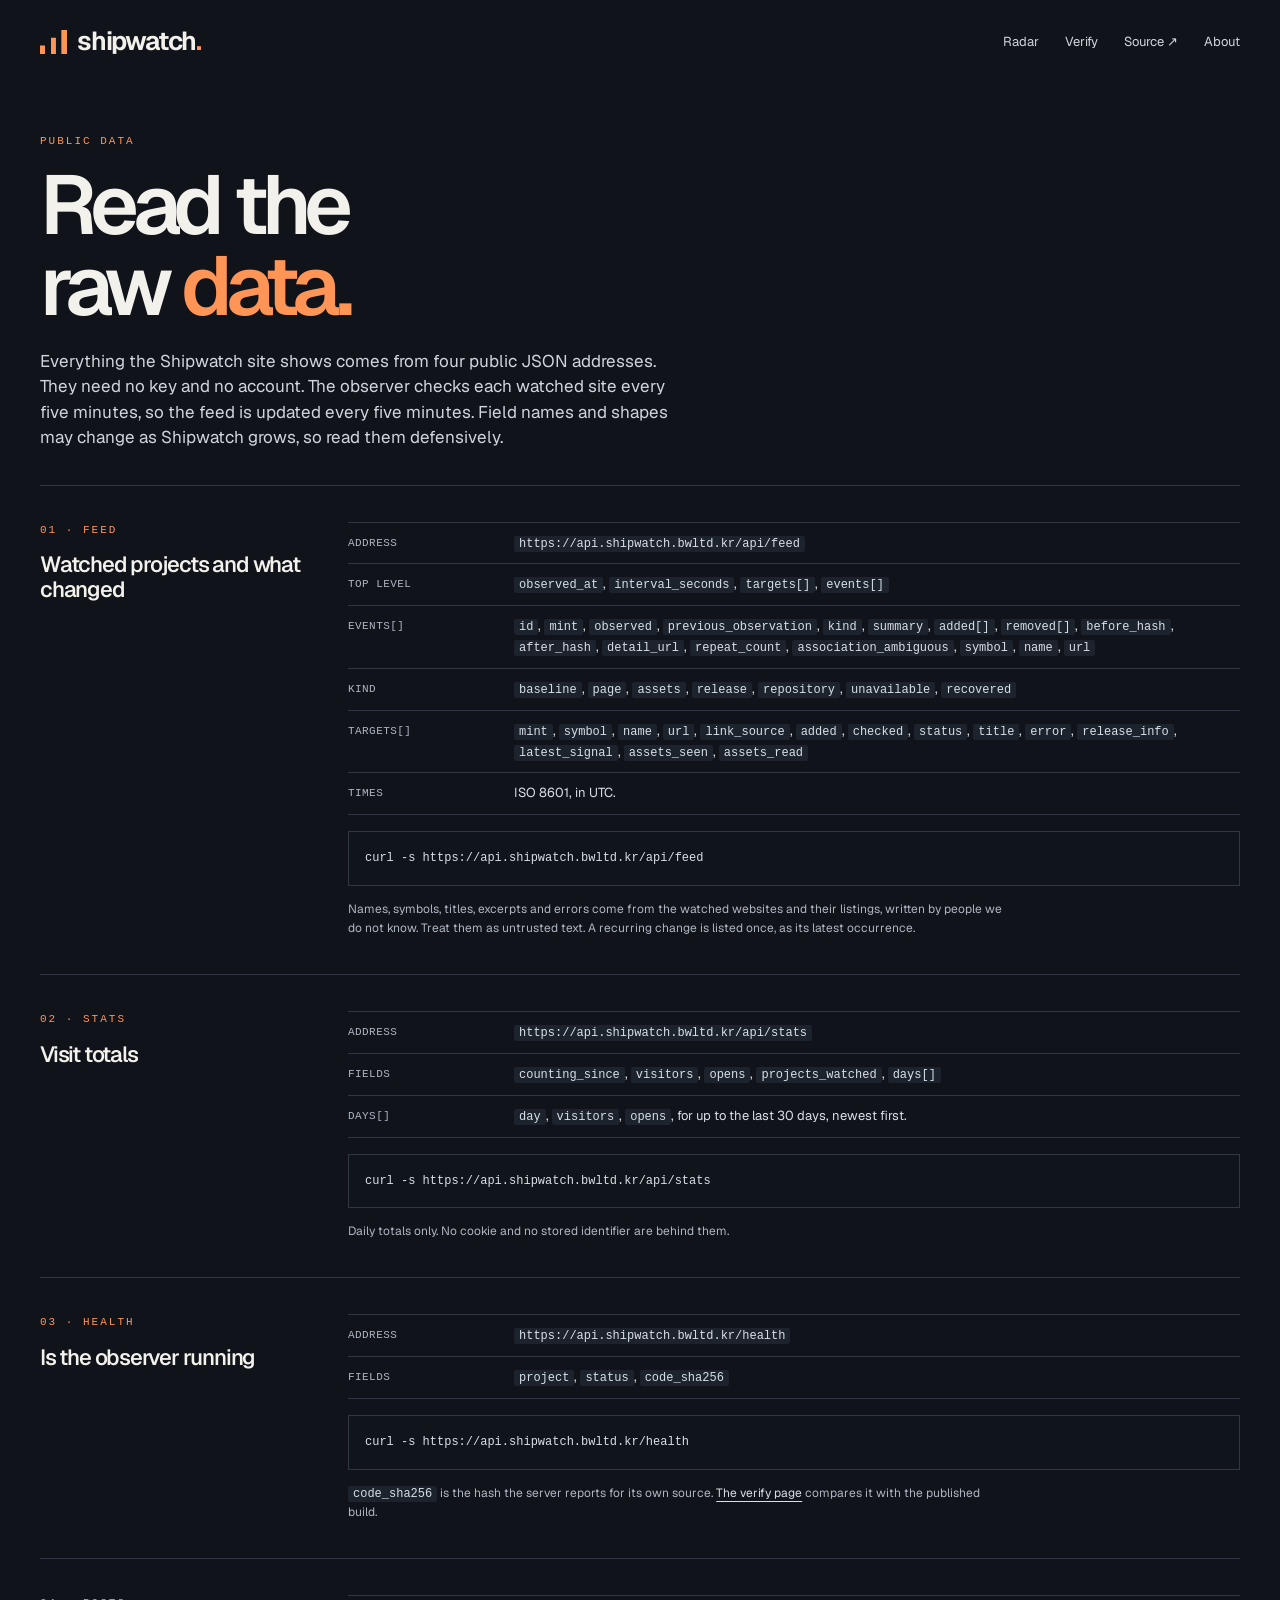
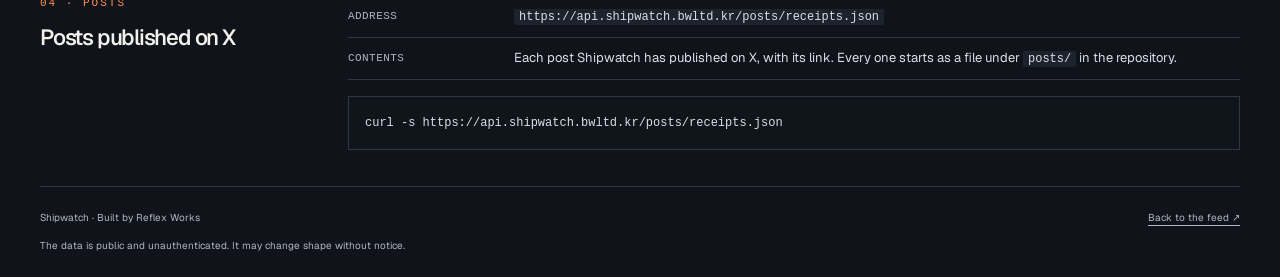
==== site/api.html @ 505d52d7 "Shipwatch 1.4.3: read the public data through a documented API page A new Data API page, linked from" ====
<!doctype html>
<html lang="en">
<head>
  <meta charset="utf-8">
  <meta name="viewport" content="width=device-width,initial-scale=1">
  <meta name="theme-color" content="#101319">
  <meta name="description" content="The public JSON behind Shipwatch: the change feed, visit totals, observer health and published posts. No key needed.">
  <meta property="og:title" content="Shipwatch data API">
  <meta property="og:description" content="The change feed, visit totals, observer health and published posts, as public JSON.">
  <meta property="og:url" content="https://shipwatch.bwltd.kr/api.html">
  <meta property="og:image" content="https://shipwatch.bwltd.kr/social.png">
  <meta name="twitter:card" content="summary_large_image">
  <title>Shipwatch data API</title>
  <link rel="icon" href="./favicon.png">
  <link rel="stylesheet" href="./style.css">
</head>
<body>
  <header class="header" id="top">
    <div class="wrap header-in">
      <a href="./" class="brand"><span class="brand-mark" aria-hidden="true"></span>shipwatch<span class="brand-period">.</span></a>
      <nav aria-label="Main"><a href="./">Radar</a><a href="./verify.html">Verify</a><a href="https://github.com/rfxworks/shipwatch">Source ↗</a><a href="./about.html">About</a></nav>
    </div>
  </header>
  <main class="wrap verify api">
    <section class="verify-hero">
      <p class="eyebrow">PUBLIC DATA</p>
      <h1>Read the<br>raw <span>data.</span></h1>
      <p class="verify-lede">Everything the Shipwatch site shows comes from four public JSON addresses. They need no key and no account. The observer checks each watched site every five minutes, so the feed is updated every five minutes. Field names and shapes may change as Shipwatch grows, so read them defensively.</p>
    </section>

    <section class="verify-block" id="feed" aria-labelledby="feed-heading">
      <div class="verify-label"><p class="eyebrow">01 · FEED</p><h2 id="feed-heading">Watched projects and what changed</h2></div>
      <div class="verify-body">
        <dl class="facts">
          <div><dt>Address</dt><dd><code>https://api.shipwatch.bwltd.kr/api/feed</code></dd></div>
          <div><dt>Top level</dt><dd><code>observed_at</code>, <code>interval_seconds</code>, <code>targets[]</code>, <code>events[]</code></dd></div>
          <div><dt>events[]</dt><dd><code>id</code>, <code>mint</code>, <code>observed</code>, <code>previous_observation</code>, <code>kind</code>, <code>summary</code>, <code>added[]</code>, <code>removed[]</code>, <code>before_hash</code>, <code>after_hash</code>, <code>detail_url</code>, <code>repeat_count</code>, <code>association_ambiguous</code>, <code>symbol</code>, <code>name</code>, <code>url</code></dd></div>
          <div><dt>kind</dt><dd><code>baseline</code>, <code>page</code>, <code>assets</code>, <code>release</code>, <code>repository</code>, <code>unavailable</code>, <code>recovered</code></dd></div>
          <div><dt>targets[]</dt><dd><code>mint</code>, <code>symbol</code>, <code>name</code>, <code>url</code>, <code>link_source</code>, <code>added</code>, <code>checked</code>, <code>status</code>, <code>title</code>, <code>error</code>, <code>release_info</code>, <code>latest_signal</code>, <code>assets_seen</code>, <code>assets_read</code></dd></div>
          <div><dt>Times</dt><dd>ISO 8601, in UTC.</dd></div>
        </dl>
        <pre class="commands" tabindex="0">curl -s https://api.shipwatch.bwltd.kr/api/feed</pre>
        <p class="verify-note">Names, symbols, titles, excerpts and errors come from the watched websites and their listings, written by people we do not know. Treat them as untrusted text. A recurring change is listed once, as its latest occurrence.</p>
      </div>
    </section>

    <section class="verify-block" id="stats" aria-labelledby="stats-heading">
      <div class="verify-label"><p class="eyebrow">02 · STATS</p><h2 id="stats-heading">Visit totals</h2></div>
      <div class="verify-body">
        <dl class="facts">
          <div><dt>Address</dt><dd><code>https://api.shipwatch.bwltd.kr/api/stats</code></dd></div>
          <div><dt>Fields</dt><dd><code>counting_since</code>, <code>visitors</code>, <code>opens</code>, <code>projects_watched</code>, <code>days[]</code></dd></div>
          <div><dt>days[]</dt><dd><code>day</code>, <code>visitors</code>, <code>opens</code>, for up to the last 30 days, newest first.</dd></div>
        </dl>
        <pre class="commands" tabindex="0">curl -s https://api.shipwatch.bwltd.kr/api/stats</pre>
        <p class="verify-note">Daily totals only. No cookie and no stored identifier are behind them.</p>
      </div>
    </section>

    <section class="verify-block" id="health" aria-labelledby="health-heading">
      <div class="verify-label"><p class="eyebrow">03 · HEALTH</p><h2 id="health-heading">Is the observer running</h2></div>
      <div class="verify-body">
        <dl class="facts">
          <div><dt>Address</dt><dd><code>https://api.shipwatch.bwltd.kr/health</code></dd></div>
          <div><dt>Fields</dt><dd><code>project</code>, <code>status</code>, <code>code_sha256</code></dd></div>
        </dl>
        <pre class="commands" tabindex="0">curl -s https://api.shipwatch.bwltd.kr/health</pre>
        <p class="verify-note"><code>code_sha256</code> is the hash the server reports for its own source. <a href="./verify.html">The verify page</a> compares it with the published build.</p>
      </div>
    </section>

    <section class="verify-block" id="receipts" aria-labelledby="receipts-heading">
      <div class="verify-label"><p class="eyebrow">04 · POSTS</p><h2 id="receipts-heading">Posts published on X</h2></div>
      <div class="verify-body">
        <dl class="facts">
          <div><dt>Address</dt><dd><code>https://api.shipwatch.bwltd.kr/posts/receipts.json</code></dd></div>
          <div><dt>Contents</dt><dd>Each post Shipwatch has published on X, with its link. Every one starts as a file under <code>posts/</code> in the repository.</dd></div>
        </dl>
        <pre class="commands" tabindex="0">curl -s https://api.shipwatch.bwltd.kr/posts/receipts.json</pre>
      </div>
    </section>
  </main>
  <footer class="wrap footer"><span>Shipwatch · Built by Reflex Works</span><a href="./">Back to the feed ↗</a><span>The data is public and unauthenticated. It may change shape without notice.</span></footer>
</body>
</html>
---- site/style.css ----
@font-face{font-family:Geist;src:url('./geist.woff2') format('woff2');font-weight:400 700;font-display:swap}
:root{color-scheme:dark;--bg:#101319;--panel:#171c23;--line:#303741;--soft:#aeb6c1;--ink:#f2f1ec;--orange:#ff9457;--green:#b5e97b;--red:#ff8a85;--mono:'Courier New',monospace}
*{box-sizing:border-box}
html{scroll-behavior:smooth}
body{margin:0;background:var(--bg);color:var(--ink);font:15px/1.6 Geist,Arial,sans-serif}
button,input{font:inherit}
button,a,input{touch-action:manipulation}
a{color:inherit;text-underline-offset:4px}
button{cursor:pointer}
:focus-visible{outline:2px solid var(--orange);outline-offset:4px}
[hidden]{display:none!important}
.wrap{width:min(1200px,calc(100% - 80px));margin-inline:auto}
.header{height:84px;display:flex;align-items:center;justify-content:space-between;border-bottom:1px solid var(--line)}
.brand{display:flex;align-items:center;text-decoration:none;font-size:26px;font-weight:650;letter-spacing:-1.2px}
.brand-period{color:var(--orange)}
.brand-mark{height:24px;width:27px;margin-right:10px;background:linear-gradient(90deg,var(--orange) 0 19%,transparent 19% 39%,var(--orange) 39% 59%,transparent 59% 79%,var(--orange) 79%);clip-path:polygon(0 65%,19% 65%,19% 100%,39% 100%,39% 32%,59% 32%,59% 100%,79% 100%,79% 0,100% 0,100% 100%,0 100%)}
nav{display:flex;gap:26px;color:#d0d5dd;font-size:13px}
nav a{text-decoration:none}
nav a:hover{text-decoration:underline}
.hero{display:grid;grid-template-columns:1.1fr 1fr;gap:50px;align-items:center;padding-block:40px 30px}
.eyebrow{font:11px/1.5 var(--mono);letter-spacing:2px;color:var(--orange);margin:0 0 14px}
h1,h2,h3,p{margin:0}
h1{font-size:clamp(55px,6.5vw,94px);letter-spacing:-.075em;line-height:.98;font-weight:600}
h1 span{color:var(--orange)}
.hero-copy{min-width:0}
.hero-lede{margin-top:22px;max-width:520px;color:#d0d5dd;font-size:17px;line-height:1.5}
.hero-maker{margin-top:14px;font-size:13px;color:var(--soft)}
.radar{position:relative;justify-self:end;width:min(100%,430px);min-width:0}
.radar::before{content:"";position:absolute;inset:0;background:radial-gradient(closest-side,rgba(255,148,87,.20),transparent 100%);pointer-events:none}
.radar canvas{position:relative;display:block;width:100%;aspect-ratio:1;touch-action:manipulation}
.radar-readout{position:relative;margin-top:8px;min-height:3.2em;font:11px/1.6 var(--mono);color:var(--soft);text-align:center;overflow-wrap:anywhere}
.watch-form{background:var(--panel);padding:22px;border:1px solid #4b4741;border-top:2px solid var(--orange)}
.watch-form>label{display:block;font-size:13px;margin-bottom:8px;font-weight:600}
.watch-input{display:flex;border:1px solid #4e5863;border-radius:3px;overflow:hidden}
.watch-input:focus-within{outline:2px solid var(--orange);outline-offset:2px}
.watch-input input{width:100%;min-width:0;border:0;outline:0;padding:14px;background:#10151b;color:var(--ink);font:14px var(--mono)}
.watch-input input::placeholder{color:#a0a8b3}
.watch-input button{white-space:nowrap;background:var(--orange);color:#20160f;font-size:14px;font-weight:650;border:0;padding:12px 24px}
.watch-input button:hover{background:#ffab7b}
button:disabled{cursor:default;opacity:.65}
.form-foot{display:flex;justify-content:space-between;gap:16px;margin-top:10px;font-size:11px;color:var(--soft)}
#form-status{color:var(--orange);text-align:right;max-width:55%}
#form-status.error{color:var(--red)}
.workspace{display:grid;grid-template-columns:minmax(0,1fr) 315px;gap:32px;margin-top:38px}
.section-top{display:flex;align-items:center;justify-content:space-between;gap:16px;padding-bottom:16px}
h2{font-size:24px;letter-spacing:-.055em;line-height:1.12;font-weight:550}
.connection{display:flex;align-items:center;gap:7px;color:var(--soft);font:10px var(--mono);text-align:right}
#connection-dot{width:6px;height:6px;border-radius:100%;background:#7f8791;flex-shrink:0}
#connection-dot.online{background:var(--green)}
.filters{display:flex;gap:5px;border-bottom:1px solid var(--line);padding-bottom:12px;overflow:auto}
.filters button{border:1px solid transparent;background:none;color:var(--soft);padding:5px 10px;border-radius:3px;font-size:12px;white-space:nowrap}
.filters button[aria-pressed=true]{color:var(--ink);background:#232a33;border-color:#3c4551}
.filter-count{margin-left:6px;font:10px var(--mono);color:var(--soft)}
.filter-count:empty{display:none}
.events{list-style:none;padding:0;margin:0}
.event{border-bottom:1px solid var(--line);padding:20px 0}
.event:target{outline:1px solid var(--orange);outline-offset:7px}
.event-top{display:flex;align-items:center;justify-content:space-between;gap:12px;font:11px var(--mono);color:var(--soft)}
.event-kind{color:var(--orange);display:flex;align-items:center;gap:7px}
.event-kind::before{content:"";display:inline-block;width:6px;height:6px;background:currentColor}
.event-repeat{color:var(--soft);border-left:1px solid var(--line);padding-left:7px;font-size:9px;letter-spacing:.04em}
.event-association{color:#ffd08f;border-left:1px solid var(--line);padding-left:7px;font-size:9px;letter-spacing:.04em}
.event-new{color:var(--bg);background:var(--orange);padding:0 5px;font-size:9px;font-weight:700;letter-spacing:.04em}
.event[data-kind=baseline] .event-kind{color:#a8b2be}
.event[data-kind=recovered] .event-kind{color:var(--green)}
.event[data-kind=unavailable] .event-kind{color:var(--red)}
.event h3{font-size:20px;font-weight:550;letter-spacing:-.045em;margin-top:8px;overflow-wrap:anywhere}
.event h3 strong{color:var(--orange);font-size:13px;font-family:var(--mono);font-weight:400;margin-right:8px}
.event-summary{font-size:14px;color:#d1d6dd;margin-top:4px}
.event details{margin-top:13px;font-size:12px}
.event summary{cursor:pointer;color:#d5dce4;list-style:none}
.event summary::after{content:" +";color:var(--orange)}
.event details[open] summary::after{content:" −"}
.evidence{margin-top:10px;background:#191f27;border:1px solid var(--line);padding:14px;color:var(--soft)}
.evidence p+p{margin-top:6px}
.evidence-id{font:10px var(--mono);letter-spacing:.08em;color:var(--orange)}
.recurring-note{border-left:2px solid var(--orange);padding-left:9px;color:#d6dbe2}
.association-note{border-left:2px solid #ffd08f;padding-left:9px;color:#f0d7b4}
.evidence .added{color:var(--green)}
.evidence .removed{color:var(--red)}
.evidence p{overflow-wrap:anywhere}
.evidence a{color:#d9dfe6}
.hash{font-family:var(--mono);font-size:10px}
.event-links{display:flex;flex-wrap:wrap;gap:14px;margin-top:12px;color:#bdc5d0;font-size:11px}
.event-links button{padding:0;border:0;background:none;color:inherit;text-decoration:underline;font-size:inherit}
.empty{font-size:14px;color:var(--soft);padding:27px 0;min-height:70px}
.refresh{width:100%;display:flex;justify-content:space-between;border:1px solid var(--line);background:transparent;color:#d3d9e0;border-radius:3px;padding:10px 13px;margin-top:17px;font-size:12px}
.refresh:hover{background:#1c232c}
.watchlist{min-width:0;border-left:1px solid var(--line);padding-left:25px;scroll-margin-top:20px}
#watch-count{font:11px var(--mono);color:var(--soft)}
.watchlist-note{font-size:12px;color:var(--soft);margin-bottom:14px}
#targets{list-style:none;padding:0;margin:0}
.watch-search{display:block;width:100%;min-width:0;margin-bottom:12px;padding:7px 9px;background:#10151b;border:1px solid #4e5863;border-radius:3px;color:var(--ink);font:12px var(--mono)}
.watch-search::placeholder{color:#a0a8b3}
.target{border-top:1px solid var(--line);padding-block:15px;overflow-wrap:anywhere}
.target-heading{display:flex;justify-content:space-between;align-items:start;gap:10px}
.target h3{font-size:14px;font-weight:550}
.target-status{color:var(--green);font:10px var(--mono);padding-top:4px}
.target-status.unavailable{color:var(--red)}
.target-status.pending{color:#c4ced9}
.target-site{display:inline-block;font-size:12px;color:var(--soft);margin-top:5px;max-width:100%;overflow:hidden;text-overflow:ellipsis;white-space:nowrap}
.target-links{display:flex;flex-wrap:wrap;gap:4px 12px;margin-top:4px;font-size:11px;color:#bdc5d0;min-width:0;overflow-wrap:anywhere}
.target-check{font:10px var(--mono);color:var(--soft);margin-top:7px}
.target-signal{display:block;margin-top:9px;color:var(--orange);font:10px var(--mono)}
.target-unchanged{margin-top:9px;font:10px var(--mono);color:var(--soft);min-width:0;overflow-wrap:anywhere}
.target-reason{font-size:12px;color:var(--ink);margin-top:8px;min-width:0;overflow-wrap:anywhere}
.target-error{font-size:11px;color:#e4a29d;margin-top:6px}
.target:target{outline:1px solid var(--orange);outline-offset:7px}
.target-only{display:block;margin-top:9px;padding:0;border:0;background:none;color:#bdc5d0;font-size:11px;text-decoration:underline;text-align:left}
.target-only[aria-pressed=true]{color:var(--orange)}
.project-filter{display:flex;justify-content:space-between;align-items:center;gap:12px;padding:10px 12px;margin-top:12px;background:#191f27;border:1px solid var(--line);border-left:2px solid var(--orange);font-size:13px;overflow-wrap:anywhere}
.project-filter button{flex-shrink:0;padding:0;border:0;background:none;color:#d5dce4;font-size:12px;text-decoration:underline}
.coverage{display:grid;grid-template-columns:1fr 1.2fr;gap:70px;padding:45px 0;border-block:1px solid var(--line);margin-top:52px}
.coverage h2{font-size:35px;letter-spacing:-.06em}
.coverage>div>p:not(.eyebrow){color:var(--soft);font-size:13px}
.coverage>div>p+p{margin-top:12px}
.footer{display:flex;flex-wrap:wrap;justify-content:space-between;gap:12px;padding-block:23px;font-size:10px;color:var(--soft)}
.footer>span:last-child{width:100%}
@media(max-width:950px){.workspace{grid-template-columns:minmax(0,1fr) 260px;gap:24px}.hero{gap:25px}.watchlist{padding-left:20px}}
@media(max-width:680px){
 .wrap{width:calc(100% - 32px)}.header{height:65px}.brand{font-size:22px}.brand-mark{width:22px;height:21px}nav{gap:13px;font-size:11px}
 .hero{grid-template-columns:1fr;gap:18px;padding-block:30px 22px}h1{font-size:66px}.hero-lede{font-size:15px;margin-top:16px}.radar{justify-self:center;width:min(100%,340px)}
 .watch-form{padding:14px}.watch-input input{font-size:12px;padding:12px 9px}.watch-input button{padding:12px;font-size:12px}.form-foot{flex-direction:column;gap:5px}.form-foot>span:last-child{max-width:100%;text-align:left}.workspace{grid-template-columns:minmax(0,1fr);gap:30px;margin-top:29px}.feed{min-width:0}
 .watchlist{border-left:0;border-top:1px solid var(--line);padding:23px 0 0}.coverage{grid-template-columns:1fr;gap:24px;padding-block:31px;margin-top:35px}.coverage h2{font-size:32px}.event h3{font-size:19px}.connection{font-size:9px}
}
@media(max-width:360px){h1{font-size:59px}.filters button{padding-inline:7px}nav{gap:9px}}
@media(prefers-reduced-motion:reduce){html{scroll-behavior:auto}}
.verify-hero{padding-block:48px 34px;border-bottom:1px solid var(--line)}
.verify-lede{max-width:640px;margin-top:22px;color:#d0d5dd;font-size:17px;line-height:1.5}
.verify-block{display:grid;grid-template-columns:260px minmax(0,1fr);gap:48px;padding-block:36px;border-bottom:1px solid var(--line)}
.verify-label h2{font-size:22px}
.verify-body{min-width:0}
.verify-note{margin-top:14px;font-size:12px;color:var(--soft);max-width:660px}
.verify-note a{color:#d9dfe6}
code{font:12px var(--mono);color:#d9dfe6;background:#1c232c;padding:1px 5px;border-radius:2px}
.token-card{background:var(--panel);border:1px solid #4b4741;border-top:2px solid var(--orange);padding:22px;font-size:14px;color:#d1d6dd}
.token-card p+p{margin-top:8px}
.token-tag{font:11px var(--mono);letter-spacing:2px;color:var(--orange)}
.token-card[data-state=live]{border-top-color:var(--green)}
.token-card[data-state=live] .token-tag{color:var(--green)}
.token-headline{font-size:24px;letter-spacing:-.045em;color:var(--ink);font-weight:550;line-height:1.2}
.token-mint{font:15px var(--mono);color:var(--ink);overflow-wrap:anywhere;background:#10151b;border:1px solid #4e5863;border-radius:3px;padding:12px}
.token-links{display:flex;flex-wrap:wrap;gap:16px;font-size:12px;align-items:center}
.token-links button{background:var(--orange);color:#20160f;border:0;border-radius:3px;padding:8px 14px;font-size:12px;font-weight:650}
.token-card .facts{margin-block:14px}
.token-strip{margin-top:26px;scroll-margin-top:20px}
.token-strip .token-card{display:grid;grid-template-columns:minmax(0,.8fr) minmax(0,1.3fr);gap:32px;align-items:start}
.token-strip .token-card[data-state=loading],.token-strip .token-card[data-state=unknown]{display:block}
.token-strip .token-headline{margin-top:10px;font-size:28px}
.token-when{font:11px var(--mono);color:var(--soft)}
.token-mint a{text-decoration:none}
.token-mint a:hover{text-decoration:underline}
.token-detail p+p{margin-top:10px}
@media(max-width:820px){.token-strip .token-card{grid-template-columns:1fr;gap:16px}.token-strip .token-headline{font-size:24px}.token-strip .token-mint{font-size:13px;padding:10px}}
.facts{margin:0;border-top:1px solid var(--line)}
.facts>div{display:grid;grid-template-columns:150px minmax(0,1fr);gap:16px;padding:10px 0;border-bottom:1px solid var(--line);font-size:13px}
.facts dt{color:var(--soft);font:11px/1.9 var(--mono);letter-spacing:.04em;text-transform:uppercase}
.facts dd{margin:0;overflow-wrap:anywhere;color:#d9dfe6}
.facts .hash{font-size:11px}
.verify-result{font-size:15px;padding:12px 14px;border:1px solid var(--line);border-left:3px solid #7f8791;background:#171c23;color:#d1d6dd;margin-bottom:16px}
.verify-result.ok{border-left-color:var(--green);color:var(--ink)}
.verify-result.warn{border-left-color:#ffd08f}
.verify-result.bad{border-left-color:var(--red);color:var(--ink)}
.hash-table{width:100%;border-collapse:collapse;font-size:12px}
.hash-table th{text-align:left;font:10px var(--mono);letter-spacing:.08em;text-transform:uppercase;color:var(--soft);font-weight:400;padding:0 12px 8px 0;border-bottom:1px solid var(--line)}
.hash-table td{padding:8px 12px 8px 0;border-bottom:1px solid var(--line);vertical-align:top;overflow-wrap:anywhere}
.hash-table td:last-child{white-space:nowrap;font:11px var(--mono)}
.hash-table .ok{color:var(--green)}
.hash-table .bad{color:var(--red)}
.hash-table .pending{color:var(--soft)}
.commands{margin:0;background:#10151b;border:1px solid var(--line);padding:16px;overflow-x:auto;font:12px/1.7 var(--mono);color:#d9dfe6;white-space:pre}
.api .facts+.commands{margin-top:16px}
@media(max-width:820px){.verify-block{grid-template-columns:1fr;gap:16px;padding-block:28px}.verify-lede{font-size:15px}.facts>div{grid-template-columns:1fr;gap:2px}.hash-table td:nth-child(2),.hash-table th:nth-child(2){display:none}}

/* ---- The page as a sequence of blocks ------------------------------------
   Each section is one idea: a label that stays in view on the left while its
   content scrolls on the right. Lists open short and grow on request. Motion
   is added by motion.js and switched off for reduced-motion visitors. */
.progress{position:fixed;inset:0 0 auto 0;height:2px;background:var(--orange);transform-origin:0 50%;transform:scaleX(0);z-index:30;pointer-events:none}
@supports (animation-timeline:scroll()){.progress{animation:progress linear both;animation-timeline:scroll(root)}}
@keyframes progress{to{transform:scaleX(1)}}
.header{position:sticky;top:0;z-index:20;height:auto;display:block;border-bottom:1px solid transparent;transition:background-color .25s,border-color .25s}
.header-in{height:84px;display:flex;align-items:center;justify-content:space-between;gap:16px;transition:height .25s}
.header.scrolled{background:rgba(16,19,25,.84);-webkit-backdrop-filter:blur(14px);backdrop-filter:blur(14px);border-bottom-color:var(--line)}
.header.scrolled .header-in{height:60px}
nav a[aria-current=true]{color:var(--orange)}
main>section,#watchlist{scroll-margin-top:76px}
.js .reveal{opacity:0;transform:translateY(22px);transition:opacity .7s cubic-bezier(.2,.7,.2,1),transform .7s cubic-bezier(.2,.7,.2,1)}
.js .reveal.in{opacity:1;transform:none}
.js .block-body.reveal,.js .cards.reveal{transition-delay:.08s}
.band{border-block:1px solid var(--line);background:linear-gradient(180deg,rgba(255,148,87,.06),transparent)}
.stats{display:grid;grid-template-columns:repeat(4,minmax(0,1fr));margin-block:0;padding-block:30px}
.stats>div{padding-inline:26px;border-left:1px solid var(--line);min-width:0}
.stats>div:first-child{padding-left:0;border-left:0}
.stats dd{margin:0;font-size:clamp(34px,4.4vw,58px);font-weight:600;letter-spacing:-.06em;line-height:1;font-variant-numeric:tabular-nums}
.stats dt{margin-top:10px;font:11px/1.5 var(--mono);letter-spacing:.06em;text-transform:uppercase;color:var(--soft)}
.block{display:grid;grid-template-columns:270px minmax(0,1fr);gap:56px;padding-block:72px;border-bottom:1px solid var(--line)}
.block-label{position:sticky;top:92px;align-self:start;min-width:0}
.block-label h2{font-size:clamp(28px,3vw,38px);letter-spacing:-.06em;line-height:1.04;font-weight:600}
.block-lede{margin-top:14px;font-size:14px;color:var(--soft);max-width:300px}
.block-count{margin-top:16px;font:11px var(--mono);color:var(--soft)}
.block-label .connection{margin-top:16px;justify-content:flex-start;text-align:left}
.block-body{min-width:0}
.token-strip{margin-top:0}
.steps{list-style:none;display:grid;grid-template-columns:repeat(3,minmax(0,1fr));gap:14px;margin:16px 0 0;padding:0;counter-reset:step}
.steps li{counter-increment:step;min-width:0;padding:16px;border:1px solid var(--line);border-radius:4px;background:rgba(23,28,35,.6);font-size:13px;color:var(--soft)}
.steps li::before{content:"0" counter(step);display:block;font:11px var(--mono);color:var(--orange);margin-bottom:10px}
.steps b{display:block;color:var(--ink);font-size:16px;font-weight:600;letter-spacing:-.03em;margin-bottom:2px}
.filters{border-bottom:0;padding-bottom:0}
.events{display:grid;grid-template-columns:repeat(2,minmax(0,1fr));gap:14px;margin-top:16px}
.event{min-width:0;border:1px solid var(--line);border-radius:4px;background:var(--panel);padding:18px;transition:border-color .2s,transform .2s}
.event:hover{border-color:#4b5563;transform:translateY(-2px)}
.event:has(details[open]){grid-column:1/-1}
.event:target{outline:1px solid var(--orange);outline-offset:3px}
.event-top,.event-kind{flex-wrap:wrap}
.event h3{font-size:18px}
.event-links{gap:6px 12px}
.more-row{display:flex;gap:12px;margin-top:16px}
.more{flex:1;min-width:0;border:1px solid var(--orange);border-radius:3px;background:rgba(255,148,87,.08);color:var(--ink);padding:11px 14px;font-size:13px;font-weight:600}
.more:hover{background:rgba(255,148,87,.16)}
.refresh{width:auto;flex:0 0 auto;margin-top:0;gap:10px}
.watchlist{border:0;padding:0}
.watch-search{max-width:340px;margin-bottom:16px;padding:10px 12px;font-size:13px}
.watchlist-sort{flex-wrap:wrap;min-width:0;overflow:visible;margin-bottom:12px}
#targets{display:grid;grid-template-columns:repeat(auto-fill,minmax(232px,1fr));gap:14px}
#more-targets{display:block;width:100%;margin-top:16px}
.target{display:flex;flex-direction:column;min-width:0;border:1px solid var(--line);border-radius:4px;background:var(--panel);padding:16px;overflow-wrap:normal;transition:border-color .2s,transform .2s}
.target:hover{border-color:#4b5563;transform:translateY(-2px)}
.target:target{outline-offset:3px}
/* A name of any length is cut cleanly on one line; the full name is kept as its tooltip. */
.target-heading{display:grid;grid-template-columns:minmax(0,1fr) auto;gap:10px;align-items:start}
.target h3{min-width:0;font-size:15px;line-height:1.25}
.target-symbol{display:block;font:12px var(--mono);font-weight:400;color:var(--orange);white-space:nowrap;overflow:hidden;text-overflow:ellipsis}
.target-name{display:block;margin-top:3px;white-space:nowrap;overflow:hidden;text-overflow:ellipsis}
.target-status{padding-top:1px;white-space:nowrap}
.target-site{display:block;margin-top:8px}
.target-signal,.target-unchanged{margin-top:12px;line-height:1.5}
.target-check{margin-top:6px;line-height:1.5}
.target-error{overflow-wrap:anywhere}
.target-links{margin-top:auto;padding-top:12px}
.target-only{margin-top:8px}
.cards{display:grid;grid-template-columns:repeat(3,minmax(0,1fr));gap:14px}
.cards article{min-width:0;border:1px solid var(--line);border-radius:4px;background:rgba(23,28,35,.6);padding:20px}
.cards h3{font-size:16px;font-weight:600;letter-spacing:-.03em;margin-bottom:8px}
.cards p{font-size:13px;color:var(--soft)}
.maker{display:flex;flex-wrap:wrap;align-items:center;gap:14px 22px;padding-block:44px}
.maker-mark{width:34px;height:34px;flex-shrink:0;color:var(--ink)}
.maker-line{font-size:20px;font-weight:550;letter-spacing:-.04em}
.maker-links{display:flex;flex-wrap:wrap;gap:8px 20px;margin-left:auto;font-size:13px;color:#d0d5dd}
@media(max-width:950px){
 .block{grid-template-columns:minmax(0,1fr);gap:22px;padding-block:44px}.block-label{position:static}.block-lede{max-width:none}
 .stats{grid-template-columns:repeat(2,minmax(0,1fr));gap:24px 0}.stats>div:nth-child(odd){padding-left:0;border-left:0}
 .cards{grid-template-columns:minmax(0,1fr)}
}
@media(max-width:680px){
 .header-in{height:62px}.header.scrolled .header-in{height:54px}nav a[data-spy=changes],nav a[data-spy=token]{display:none}
 .events{grid-template-columns:minmax(0,1fr)}.steps{grid-template-columns:minmax(0,1fr)}.stats>div{padding-inline:16px}
 .more-row{flex-direction:column}.refresh{justify-content:center}.maker-links{margin-left:0}
}
@media(prefers-reduced-motion:reduce){.js .reveal{opacity:1;transform:none;transition:none}.progress{display:none}.event:hover,.target:hover{transform:none}}
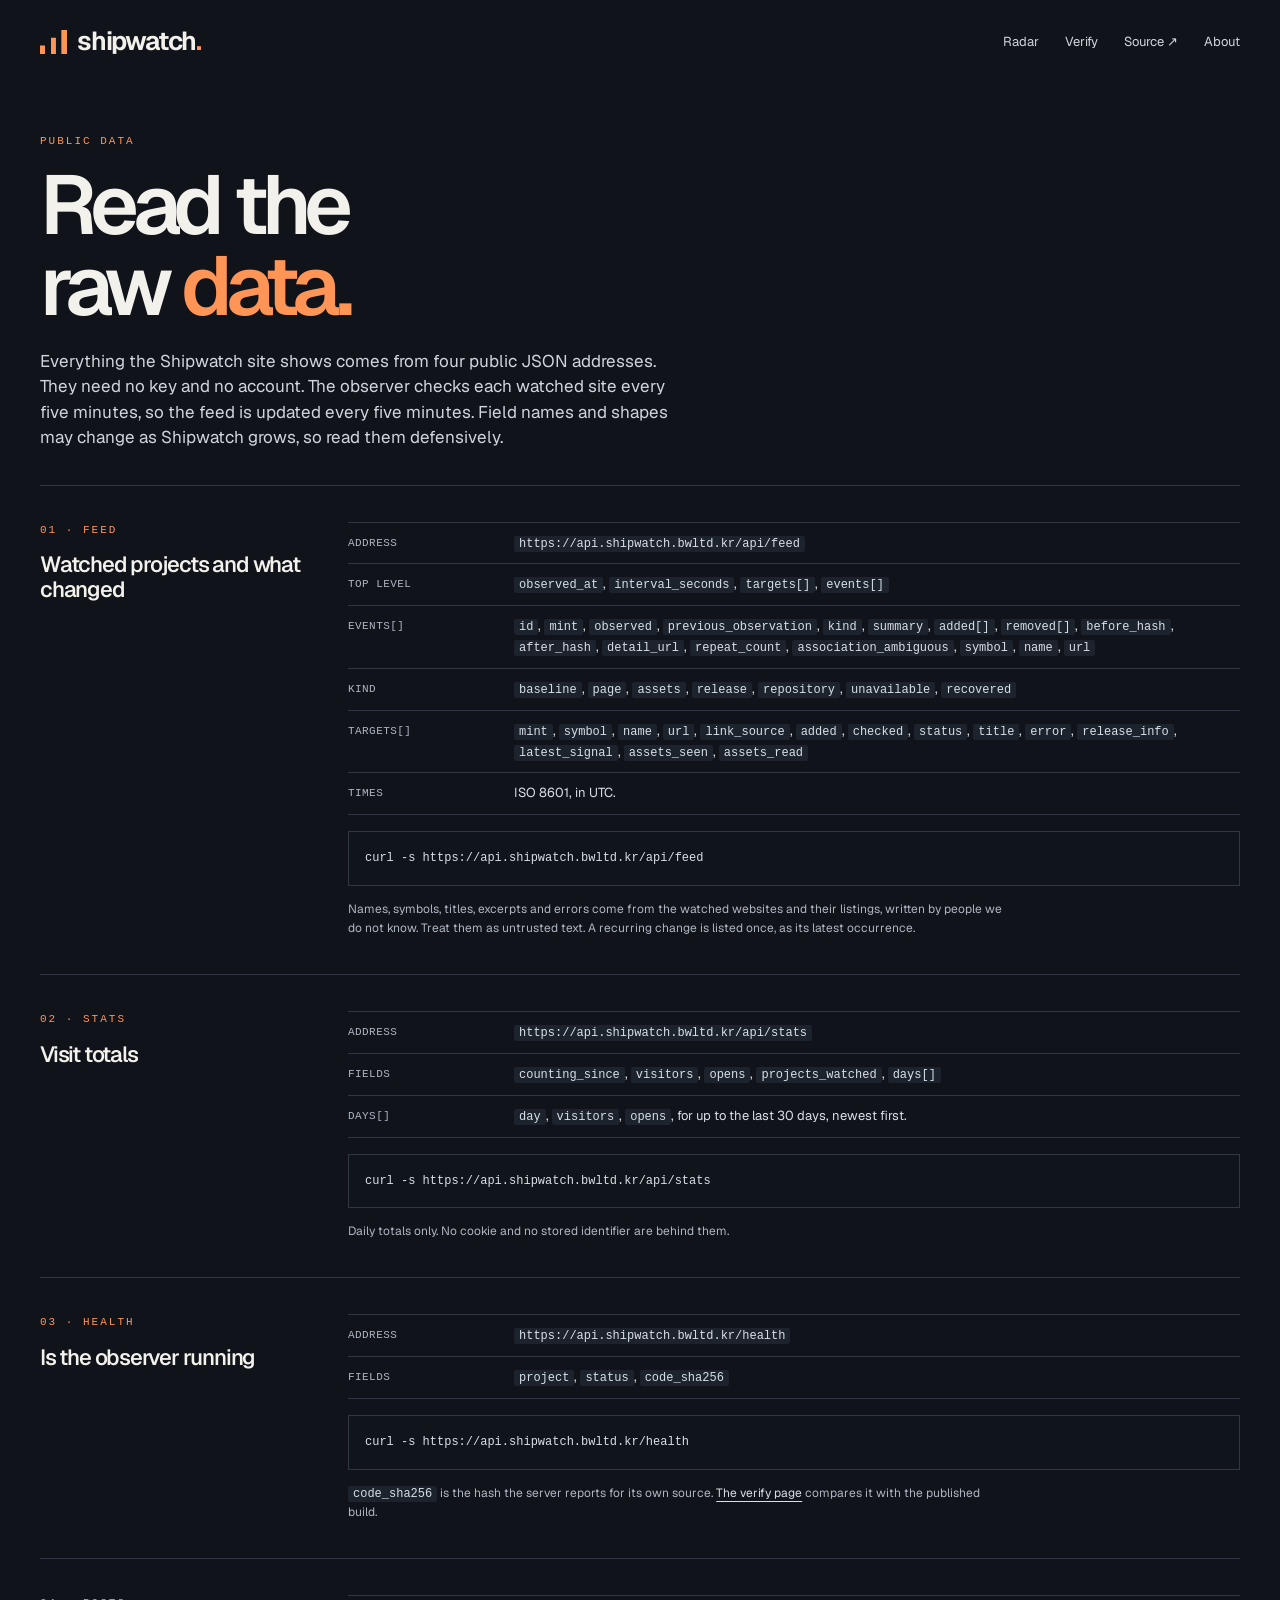
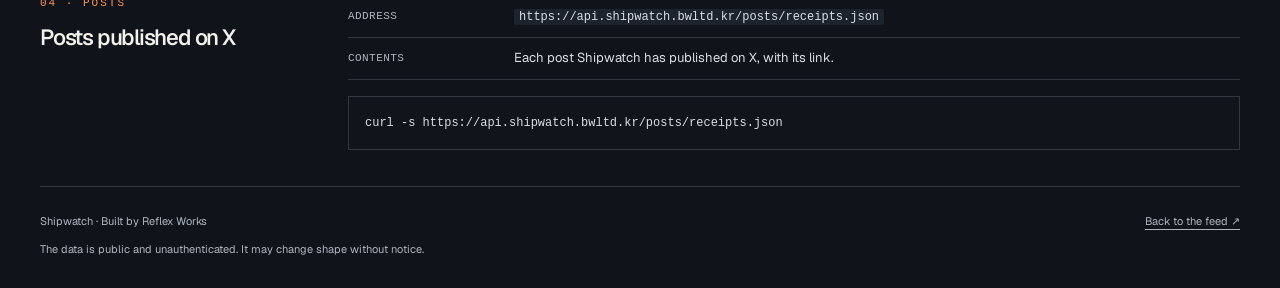
==== commit 187d8544: "Shipwatch 1.4.4: a clearer foot of the page The studio line and the page foot now sit in two ruled r" ====
--- a/site/api.html
+++ b/site/api.html
@@ -13,6 +13,7 @@
   <title>Shipwatch data API</title>
   <link rel="icon" href="./favicon.png">
   <link rel="stylesheet" href="./style.css">
+  <script type="module" src="./motion.js"></script>
 </head>
 <body>
   <header class="header" id="top">
@@ -74,7 +75,7 @@
       <div class="verify-body">
         <dl class="facts">
           <div><dt>Address</dt><dd><code>https://api.shipwatch.bwltd.kr/posts/receipts.json</code></dd></div>
-          <div><dt>Contents</dt><dd>Each post Shipwatch has published on X, with its link. Every one starts as a file under <code>posts/</code> in the repository.</dd></div>
+          <div><dt>Contents</dt><dd>Each post Shipwatch has published on X, with its link.</dd></div>
         </dl>
         <pre class="commands" tabindex="0">curl -s https://api.shipwatch.bwltd.kr/posts/receipts.json</pre>
       </div>
--- a/site/style.css
+++ b/site/style.css
@@ -114,8 +114,10 @@
 .coverage h2{font-size:35px;letter-spacing:-.06em}
 .coverage>div>p:not(.eyebrow){color:var(--soft);font-size:13px}
 .coverage>div>p+p{margin-top:12px}
-.footer{display:flex;flex-wrap:wrap;justify-content:space-between;gap:12px;padding-block:23px;font-size:10px;color:var(--soft)}
+.footer{display:flex;flex-wrap:wrap;justify-content:space-between;align-items:baseline;gap:10px 40px;padding-block:26px 30px;font-size:11px;color:var(--soft)}
 .footer>span:last-child{width:100%}
+.footer-note{flex:1 1 340px;max-width:540px}
+.footer-links{display:flex;flex-wrap:wrap;gap:8px 24px}
 @media(max-width:950px){.workspace{grid-template-columns:minmax(0,1fr) 260px;gap:24px}.hero{gap:25px}.watchlist{padding-left:20px}}
 @media(max-width:680px){
  .wrap{width:calc(100% - 32px)}.header{height:65px}.brand{font-size:22px}.brand-mark{width:22px;height:21px}nav{gap:13px;font-size:11px}
@@ -243,7 +245,7 @@
 .cards article{min-width:0;border:1px solid var(--line);border-radius:4px;background:rgba(23,28,35,.6);padding:20px}
 .cards h3{font-size:16px;font-weight:600;letter-spacing:-.03em;margin-bottom:8px}
 .cards p{font-size:13px;color:var(--soft)}
-.maker{display:flex;flex-wrap:wrap;align-items:center;gap:14px 22px;padding-block:44px}
+.maker{display:flex;flex-wrap:wrap;align-items:center;gap:14px 22px;padding-block:44px;border-bottom:1px solid var(--line)}
 .maker-mark{width:34px;height:34px;flex-shrink:0;color:var(--ink)}
 .maker-line{font-size:20px;font-weight:550;letter-spacing:-.04em}
 .maker-links{display:flex;flex-wrap:wrap;gap:8px 20px;margin-left:auto;font-size:13px;color:#d0d5dd}
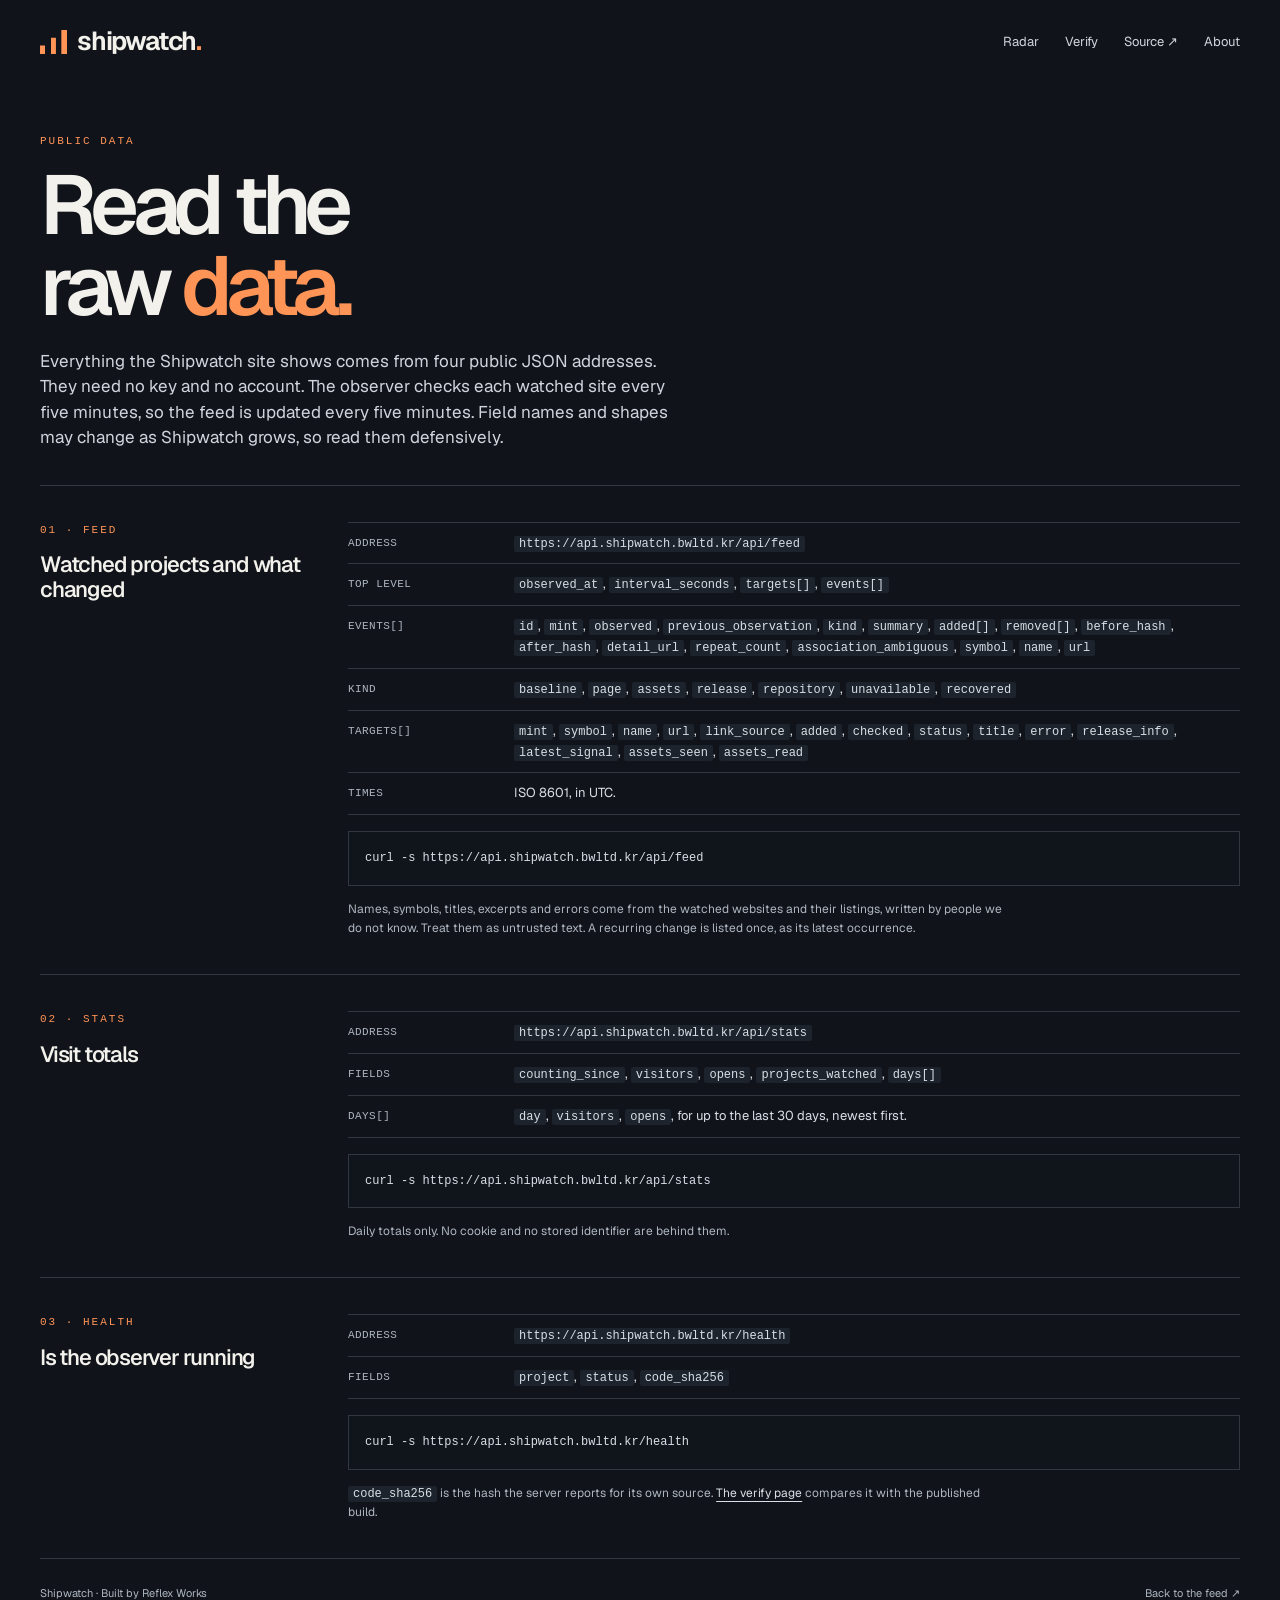
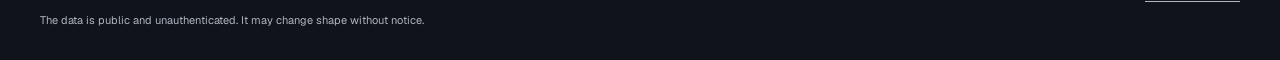
==== commit ae4412e2: "Shipwatch 1.5.1: the repository and build cover the product only The repository now holds the site, " ====
--- a/site/api.html
+++ b/site/api.html
@@ -4,9 +4,9 @@
   <meta charset="utf-8">
   <meta name="viewport" content="width=device-width,initial-scale=1">
   <meta name="theme-color" content="#101319">
-  <meta name="description" content="The public JSON behind Shipwatch: the change feed, visit totals, observer health and published posts. No key needed.">
+  <meta name="description" content="The public JSON behind Shipwatch: the change feed, visit totals and observer health. No key needed.">
   <meta property="og:title" content="Shipwatch data API">
-  <meta property="og:description" content="The change feed, visit totals, observer health and published posts, as public JSON.">
+  <meta property="og:description" content="The change feed, visit totals and observer health, as public JSON.">
   <meta property="og:url" content="https://shipwatch.bwltd.kr/api.html">
   <meta property="og:image" content="https://shipwatch.bwltd.kr/social.png">
   <meta name="twitter:card" content="summary_large_image">
@@ -70,16 +70,6 @@
       </div>
     </section>
 
-    <section class="verify-block" id="receipts" aria-labelledby="receipts-heading">
-      <div class="verify-label"><p class="eyebrow">04 · POSTS</p><h2 id="receipts-heading">Posts published on X</h2></div>
-      <div class="verify-body">
-        <dl class="facts">
-          <div><dt>Address</dt><dd><code>https://api.shipwatch.bwltd.kr/posts/receipts.json</code></dd></div>
-          <div><dt>Contents</dt><dd>Each post Shipwatch has published on X, with its link.</dd></div>
-        </dl>
-        <pre class="commands" tabindex="0">curl -s https://api.shipwatch.bwltd.kr/posts/receipts.json</pre>
-      </div>
-    </section>
   </main>
   <footer class="wrap footer"><span>Shipwatch · Built by Reflex Works</span><a href="./">Back to the feed ↗</a><span>The data is public and unauthenticated. It may change shape without notice.</span></footer>
 </body>
